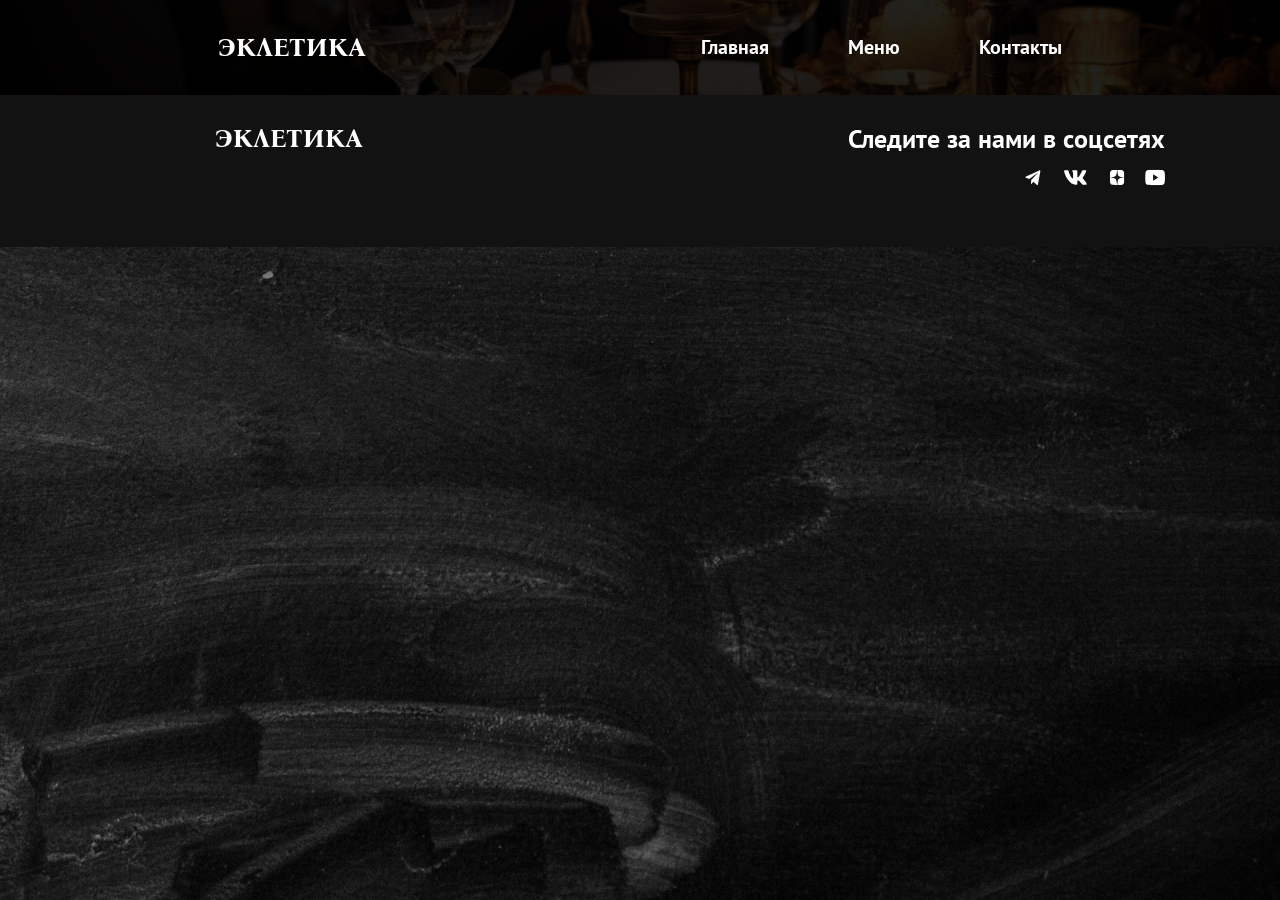
==== contact/index.html @ cd7264ea "Finished the contacts block, added the footer, and started working on the booking page." ====
<!DOCTYPE html>
<html lang="ru">
<head>
    <meta charset="UTF-8">
    <meta name="viewport" content="width=device-width, initial-scale=1.0">
    <meta name="keywords" content="ресторан, кафе, где поесть, лучший ресторан, ужин в городе">
    <meta name="description" content="Ресторан «Эклетика» — авторская кухня, уютная атмосфера и живая музыка в центре города. Бронируйте столик для ужина, свидания или банкета.">
    <title>Ресторан «Эклетика» — авторская кухня и уют в центре города</title>
    <link rel="canonical" href="https://ekletika.ru/">
    <link rel="stylesheet" href="../style/colors.css">
    <link rel="stylesheet" href="../style/common.css">
    <link rel="stylesheet" href="../style/fonts.css">
    <link rel="stylesheet" href="../style/home.css">
</head>
<body>
    <header>
        <nav class="navigation">
            <div class="navigation__container container">
                <div class="navigation__logo">Эклетика</div>
                <div class="navigation__menu">
                    <input class="navigation__hamburger-button" type="checkbox" id="menu-hamburger">
                    <label for="menu-hamburger"></label>
                    <ul class="navigation__list">
                        <li class="navigation__list-item">
                            <a href="../index.html">Главная</a>
                        </li>
                        <li class="navigation__list-item">
                            <a href="">Меню</a>
                        </li>
                        <li class="navigation__list-item">
                            <a href="javascript:void(0)">Контакты</a>
                        </li>
                    </ul>
                </div>
            </div>
        </nav>
    </header>

    <footer class="footer">
        <span class="footer__logo">эклетика</span>
        <div class="footer__social">
            <p class="footer__social-text">
                Следите за нами в соцсетях
            </p>
            <div class="footer__social-network">
                <a class="footer__social-anchor" href="javascript:void(0)"><img src="../assets/svg/tg.svg" alt="Телеграмм"></a>
                <a class="footer__social-anchor" href="javascript:void(0)"><img src="../assets/svg/vk.svg" alt="Вконтакте"></a>
                <a class="footer__social-anchor" href="javascript:void(0)"><img src="../assets/svg/dzen.svg" alt="Яндекс дзен"></a>
                <a class="footer__social-anchor" href="javascript:void(0)"><img src="../assets/svg/youtube.svg" alt="Ютуб"></a>
            </div>
        </div>
    </footer>
</body>
</html>
---- style/colors.css ----
:root {
    --nav-bckg: #000000dd;
    --blur-bckg: #00000099;
    --text: #ffffff;
    --content: #000000;
    --footer: #121212;
    --text-inactive: #9e9e9e;
    --button: #e76020;
    --button-active: #ff7737;
    --mobile-arrow-bckg: #7f7f7f7f;
}
---- style/common.css ----
body {
    margin: 0;
    padding: 0;
    background: url(../assets/img/page-bckg.png) no-repeat center;
    background-size: cover;
    font-family: var(--pts);
    font-weight: normal;
    font-size: 18px;
    line-height: 120%;
}

*, *::before, *::after {
    box-sizing: border-box;
}

p, h1, h2, h3, figure, figcaption {
    margin: 0;
    padding: 0;
}

a {
    text-decoration: none;
}

h1 {
    font-family: var(--bn);
    font-size: clamp(35px, 9vw, 96px);
    line-height: 100%;
    font-weight: normal;
}

h2 {
    font-family: var(--bn);
    font-size: clamp(28px, 3vw, 32px);
    font-weight: bold;
}

header {
    background-image: url(../assets/img/home-bckg.png);
    background-position: center;
    background-repeat: no-repeat;
    background-size: cover;
}

.container {
    max-width: 1274px;
    margin: 0 auto;
}

.btn-big {
    padding: 22px 70px;
    background: var(--button);
    border: none;
    border-radius: 10px;
    color: var(--text);
    font-size: clamp(18px, 4vw, 27px);
}

.btn-lg {
    color: white;
    background: transparent;
    border: solid 2px white;
    border-radius: 50px;
    padding: 16px 48px;
    transition: all 0.2s ease-in-out;
}

.btn-big:hover {
    background: var(--button-active);
}

.btn-lg:hover {
    color: black;
    background: white;
}

button {
    transition: background 0.2s ease-in-out;
    cursor: pointer;
}

@media (max-width: 1920px) {
    .container {
        margin: 0 17vw;
    }
}

@media(max-width: 720px) {
    .container {
        margin: 0 8vw;
    }
}

@media(max-width: 600px) {
    header {
        background-image: none;
    }

    .btn-big {
        width: 83vw;
    }
}

@media(max-width: 430px) {
    .btn-big {
        padding: 16px 60px;
    }
}
---- style/fonts.css ----
@import url('https://fonts.googleapis.com/css2?family=Bona+Nova:ital,wght@0,400;0,700;1,400&display=swap');
@import url('https://fonts.googleapis.com/css2?family=PT+Sans:ital,wght@0,400;0,700;1,400;1,700&display=swap');

:root {
    --bn: 'Bona Nova', serif;
    --pts: 'PT Sans', sans-serif;
}
---- style/home.css ----
/*navigation*/
.navigation {
    background-color: var(--nav-bckg);
    color: var(--text);
    font-weight: bold;
    position: relative;
}

.navigation__container {
    display: flex;
    justify-content: space-between;
    align-items: center;
    padding: 32px 0;
}

.navigation__logo {
    text-transform: uppercase;
    font-family: var(--bn);
    font-size: clamp(16px, 2vw, 40px);
    line-height: normal;
}

.navigation__hamburger-button {
    display: none;
}

.navigation__hamburger-button ~ label {
    display: none;
    cursor: pointer;
}

.navigation__list {
    margin: 0;
    padding: 0;
    list-style: none;
    display: flex;
    gap: 79px;
}

.navigation__list-item {
    font-size: 20px;
}

.navigation__list-item a:hover {
    color: var(--text-inactive);
}

.navigation__list-item a {
    cursor: pointer;
    color: var(--text);
    text-decoration: none;
    transition: color 0.2s ease-in-out;
}

@media (max-width: 1000px) {
    .navigation {
        background-color: black;
    }

    .navigation__hamburger-button ~ label {
        display: block;
        color: lightgray;
        font-size: 2em;
    }

    .navigation__list {
        padding: 47px 0 300px 28px;
        background-color: black;
        position: absolute;
        top: 100%;
        right: 0;
        width: 198px;
        gap: 30px;
    }

    .navigation__hamburger-button:checked ~ label::before {
        content: 'X';
    }

    .navigation__hamburger-button:checked ~ .navigation__list {
        display: flex;
        flex-direction: column;
    }

    .navigation__hamburger-button:not(:checked) ~ label::before {
        content: '≡';
    }

    .navigation__hamburger-button:not(:checked) ~ .navigation__list {
        
        display: none;
    }
}

/*intro*/
.intro {
    padding-top: 200px;
    background-color: var(--blur-bckg);
    color: var(--text);
    text-align: center;
}

.intro__header {
    margin: 0;
    margin-bottom: 35px;
}

.intro__header span {
    text-transform: uppercase;
    display: block;
}

.intro__button  {
    margin-bottom: 300px;
}

.intro__button-stock {
    display: none;
}

@media(max-width: 600px) {
    .intro {
        background-color: unset;
        padding: 95px 30px 0;
        text-align: unset;
    }

    .intro__button {
        margin-bottom: 20px;
    }

    .intro__button-stock {
        display: block;
        background-color: transparent;
        border: solid 2px white;
        transition: color background-color 0.2s ease-in-out;
        margin-bottom: 63px;
    }

    .intro__button-stock:hover {
        background-color: white;
        color: black;
    }
}

/*gallery*/
.gallery {
    background-color: white;
    position: relative;
    margin-bottom: 166px;
}

.gallery__items {

}

.gallery__item {
    display: grid;
    grid-template-columns: repeat(2, 1fr);
}

.gallery__image {
    object-fit: cover;
    width: 49vw;
    height: 100%;
}

.gallery__text {
    padding: 6.2vw 10vw 10.8vw 9.5vw;
}

.gallery__header {
    margin-bottom: 30px;
}

.gallery__paragraph:not(:last-child) {
    margin-bottom: 18px;
}

.gallery__management {
    position: absolute;
    width: 85px;
    display: flex;
    justify-content: space-between;
    right: 36.6vw;
    bottom: 6.14vw;
}

.gallery__button {
    background-color: transparent;
    border: none;
    transition: opacity 0.2s ease-in-out;
}

.gallery__button img {
    width: 16px;
    height: 30px;
}

.gallery__button:hover {
    opacity: 0.6;
}

.gallery__button--prev {

}

.gallery__button--next {

}

@media(max-width: 870px) {
    .gallery__text {
        padding: 5.2vw 8vw 8.8vw 4.5vw;
    }

    .gallery__management {
        right: 33.6vw;
        bottom: 1.3vw;
    }
}

@media(max-width: 730px) {
    .gallery {
        margin-bottom: 31px;
    }
}

@media(max-width: 600px) {
    .gallery__item {
        display: flex;
        flex-direction: column;
    }

    .gallery__image {
        width: 100%;
        height: 73vw;
    }

    .gallery__text {
        padding: 22px 30px 48px;
    }

    .gallery__management {
        right: unset;
        bottom: unset;
        top: 63vw;
        left: 50%;
        transform: translateX(-50%);
    }

    .gallery__button {
        width: 29px;
        height: 29px;
        background-color: rgba(255, 255, 255, 0.3);
        border-radius: 10px;
    }

    .gallery__button img{
        width: 10px;
        height: 18px;
        position: relative;
        top: 2px;
    }
}

/*reviews*/
.reviews {
    position: relative;
}

.reviews__container {
    width: 72vw;
    margin: 0 auto;
    margin-bottom: 165px;
}

.reviews__header {
    color: white;
    margin-bottom: 35px;
}

.reviews__items {
    display: flex;
    gap: 35px;
}

.reviews__item {
    position: relative;
    flex: 1;
    padding: 1.6vw 2.9vw 2vw 1.4vw;
    background-color: white;
    display: flex;
    gap: 30px;
    min-height: 319px;
}

.reviews__image {
    object-fit: cover;
    width: 104px;
    height: 104px;
    border-radius: 50%;
}

.reviews__content {

}

.reviews__content-up {
    display: flex;
    align-items: center;
    justify-content: space-between;
    margin-top: 16px;
    margin-bottom: 33px;
}

.reviews__user-name {

}

.reviews__stars {

}

.reviews__star {

}

.reviews__gray-star {
    display: none;
}

.reviews__text {

}

.reviews__button {
    background: transparent;
    border: none;
    position: absolute;
    top: 35%;
    transition: transform 0.2s ease-in-out;
}

.reviews__show-more {
    display: none;
    position: relative;
    left: 50%;
    transform: translateX(-50%);
}

.reviews__button:hover {
    transform: scale(1.1);
}

.reviews__button img {
    width: 92px;
    height: 162px;
}

.reviews__button--prev {
    left: 5%;
}

.reviews__button--next {
    right: 5%;
}

@media(max-width: 1250px) {
    .reviews__content-up {
        flex-direction: column;
        gap: 7px;
    }

    .reviews__container {
        width: 80vw;
    }

    .reviews__button img {
        width: 42px;
    }

    .reviews__button--prev {
        left: 2%;
    }

    .reviews__button--next {
        right: 2%;
    }
}

@media(max-width: 1080px) {
    .reviews__image {
        position: absolute;
    }

    .reviews__content-up {
        align-items: flex-start;
        margin-left: 14vw;
    }

    .reviews__user-name {
        margin-left: 6px;
    }
}

@media(max-width: 730px) {
    .reviews__button {
        display: none;
    }

    .reviews__container {
        margin-bottom: 30px;
    }

    .reviews__items {
        flex-direction: column;
        margin-bottom: 20px;
    }

    .reviews__star {
        display: none;
    }

    .reviews__gray-star {
        display: block;
    }

    .reviews__image {
        width: 90px;
        height: 90px;
    }

    .reviews__item {
        padding: 26px 17px 29px 23px;
    }

    .reviews__user-name {
        width: 120px;
        font-size: 20px;
    }

    .reviews__content-up {
        align-items: flex-end;
    }

    .reviews__show-more {
        display: block;
    }
}

/*contacts*/
.contacts {
    display: flex;
    background-color: white;
}

.contacts__image {
    object-fit: cover;
    width: 50%;
}

.contacts__right {
    padding: 9.3vw 19.1vw 9.1vw 9.4vw;
    width: 50%;
}

.contacts__content {
    font-size: clamp(20px, 1.6vw, 22px);
    margin-bottom: 50px;
    max-width: 240px;
    width: 100%;
    display: flex;
    flex-direction: column;
    gap: 18px;
}

.contacts__content span {
    font-weight: bold;
}

.contacts__anchor {
    color: black;
}

@media(max-width: 1273px) {
    .contacts__right {
        padding: 27px 30px 56px 29px;
    }

    .contacts__content {
        max-width: 220px;
    }
}

@media(max-width: 900px) {
    .contacts {
        flex-direction: column;
    }

    .contacts__image {
        width: 100%;
        height: 73.6vw;
    }

    .contacts__right {
        width: 100%;
    }
}

/*footer*/
.footer {
    background: var(--footer);
    color: white;
    display: flex;
    justify-content: space-between;
    padding: 2.6vw 9vw 4.1vw 16.8vw;
}

.footer__logo {
    text-transform: uppercase;
    font-weight: bold;
    font-family: var(--bn);
    font-size: clamp(16px, 2vw, 26px);
}

.footer__social {
    display: flex;
    flex-direction: column;
    gap: 15px;
    align-items: flex-end;
}

.footer__social-text {
    font-size: clamp(16px, 2vw, 26px);
    font-weight: bold;
}

.footer__social-network {
    display: flex;
    align-items: center;
    gap: 20px;
}

@media(max-width: 560px) { 
    .footer{
        padding: 45px 30px 64px;
        flex-direction: column;
        align-items: flex-start;
    }

    .footer__logo {
        margin-bottom: 75px;
    }

    .footer__social {
        align-items: flex-start;
    }

     .footer__social-network {
        gap: 15px;
     }
}
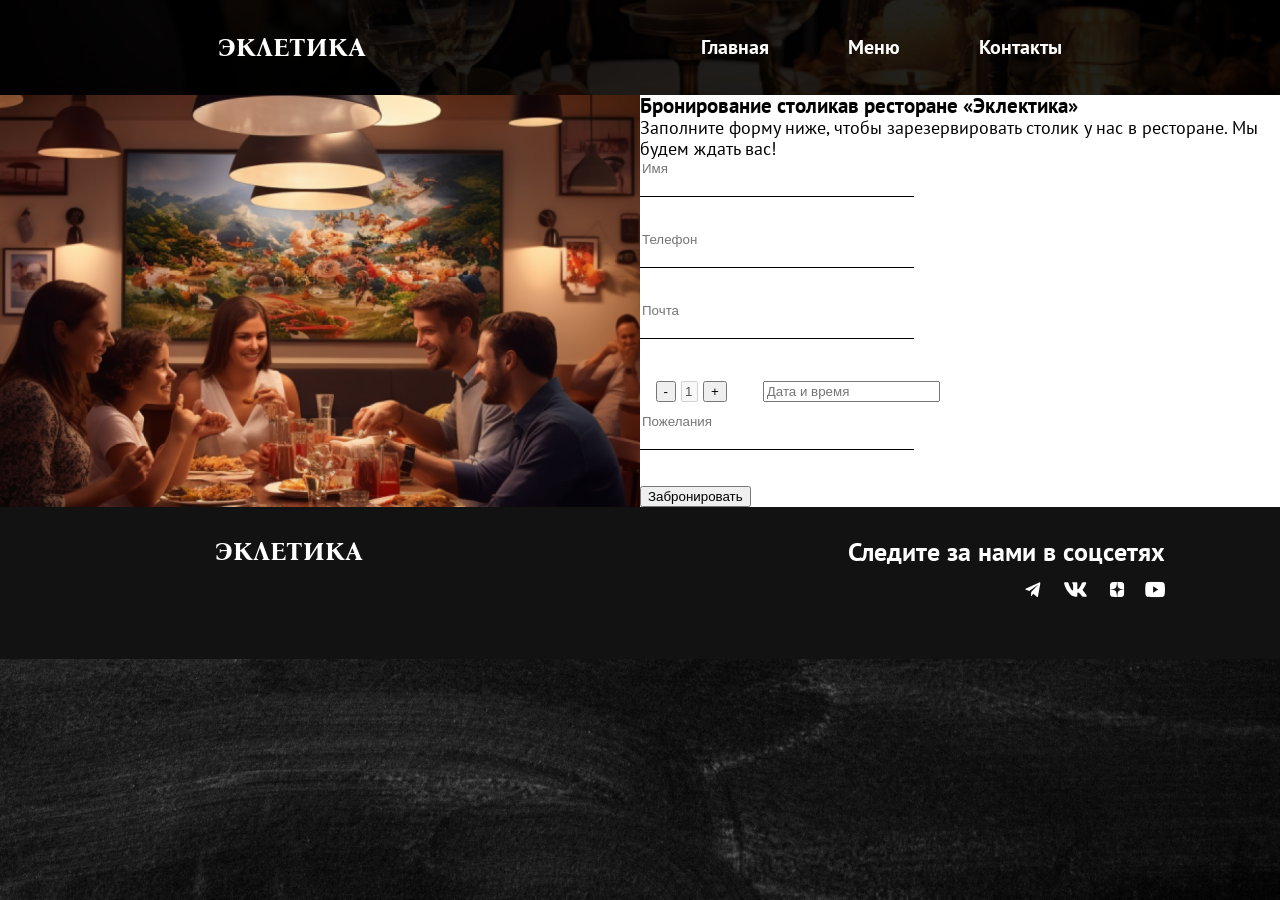
==== commit 752dd682: "added a calendar for selecting a date and a booking form." ====
--- a/contact/index.html
+++ b/contact/index.html
@@ -11,6 +11,7 @@
     <link rel="stylesheet" href="../style/common.css">
     <link rel="stylesheet" href="../style/fonts.css">
     <link rel="stylesheet" href="../style/home.css">
+    <link rel="stylesheet" href="../style/contact.css">
 </head>
 <body>
     <header>
@@ -36,6 +37,57 @@
         </nav>
     </header>
 
+    <main>
+        <section class="calendar">
+            <div class="calendar__close">❮</div>
+            <h2 class="calendar__header">Бронирование</h2>
+            <div class="calendar__month"></div>
+            <table class="calendar__day">
+                <thead  class="calendar__top">
+                    <tr>
+                        <th class="calendar__cail">Пн</th>
+                        <th class="calendar__cail">Вт</th>
+                        <th class="calendar__cail">Ср</th>
+                        <th class="calendar__cail">Чт</th>
+                        <th class="calendar__cail">Пт</th>
+                        <th class="calendar__cail">Сб</th>
+                        <th class="calendar__cail">Вс</th>
+                    </tr>
+                </thead>
+                <tbody class="calendar__body"></tbody>
+            </table>
+            <h3 class="calendar__subheader">Выберите время</h3>
+            <div class="calendar__time"></div>
+        </section>
+
+        <article class="booking">
+            <div class="booking__img"></div>
+            <div class="booking__right">
+                <h3 class="booking__header">
+                    Бронирование столикав ресторане «Эклектика»
+                </h3>
+                <p class="booking__text">
+                    Заполните форму ниже, чтобы зарезервировать столик у нас в ресторане. Мы будем ждать вас!
+                </p>
+                <form>
+                    <input class="booking__input" type="text" placeholder="Имя" name="name">
+                    <input class="booking__input" type="tel" placeholder="Телефон" name="phone">
+                    <input class="booking__input" type="email" placeholder="Почта" name="email">
+                    <fieldset class="booking__form-item">
+                        <button class="booking__button-quantity booking__button-quantity--minuses" type="button">-</button>
+                        <input class="booking__form-data" type="text" value="1" disabled>
+                        <button class="booking__button-quantity booking__button-quantity--plus" type="button">+</button>
+                    </fieldset>
+                    <fieldset class="booking__form-item">
+                        <input class="booking__form-data" type="text" placeholder="Дата и время" name="date">
+                    </fieldset>
+                    <input class="booking__input" type="text" placeholder="Пожелания" name="comments">
+                    <button class="booking__button" type="submit"> Забронировать</button>
+                </form>
+            </div>
+        </article>
+    </main>
+
     <footer class="footer">
         <span class="footer__logo">эклетика</span>
         <div class="footer__social">
--- a/style/contact.css
+++ b/style/contact.css
@@ -0,0 +1,138 @@
+/*calendar*/
+.calendar {
+    display: none;
+    position: absolute;
+    top: 120px;
+    right: 35vw;
+    width: 30vw;
+    background: white;
+    border: 1px solid darkgray;
+    padding: 10px 5px 20px 5px;
+}
+
+.calendar__close {
+    margin: 5px;
+    font-size: 1.3em;
+}
+
+.calendar__header {
+    margin: 10px 5px;
+}
+
+.calendar__cail {
+    font-family: var(--bn);
+}
+
+.calendar__day {
+    width: 100%;
+}
+
+.calendar__day td, .calendar__day th {
+    text-align: center;
+    padding: 5px;
+}
+
+.calendar__day td .selected {
+    background: #222B45;
+    color: white;
+    border-radius: calc(1em + 5px);
+}
+
+.calendar__day td .disabled {
+    color: lightgray;
+}
+
+.calendar__subheader {
+    margin: 5px 0;
+}
+
+.calendar__time, .calendar__month {
+    display: flex;
+    flex-direction: row;
+    flex-wrap: wrap;
+    justify-content: space-between;
+}
+
+.calendar__time button, .calendar__month button {
+    width: 30%;
+    margin: 3px;
+    font-size: 1.1em;
+    font-weight: bolder;
+    padding: 10px 5px;
+    border-radius: 10px;
+    border: none;
+    background-color: #F1F3F8;
+    color: #8B9CB3;
+}
+
+.calendar__time button.occupied {
+    visibility: hidden;
+}
+
+.calendar__time button.selected {
+    background: #222B45;
+    color: white;
+}
+
+.calendar__month button.selected {
+    border: none;
+    border-radius: calc(0.55em + 1px);
+    background: #222B45;
+    color: white;
+}
+
+/*booking*/
+.booking {
+    display: grid;
+    grid-template-columns: repeat(2, 1fr);
+}
+
+.booking__img {
+    background: url(../assets/gallery/contact/contact.png);
+    background-size: cover;
+    background-repeat: no-repeat;
+    background-position: center;
+}
+
+.booking__right {
+    background: white;
+}
+
+.booking__header {
+
+}
+
+.booking__text {
+
+}
+
+.booking__input {
+    border: none;
+    display: block;
+    width: 21.4vw;
+    margin-bottom: 34px;
+    border-bottom: 1px solid black;
+    padding-bottom: 20px;
+    color: #B2B2B2;
+}
+
+.booking__form-item {
+    border: none;
+    display: inline-block;
+}
+
+.booking__button-quantity {
+
+}
+
+.booking__form-data {
+    
+}
+
+.booking__form-data:not(:last-child) {
+        width: 17px;
+}
+
+.booking__button {
+
+}
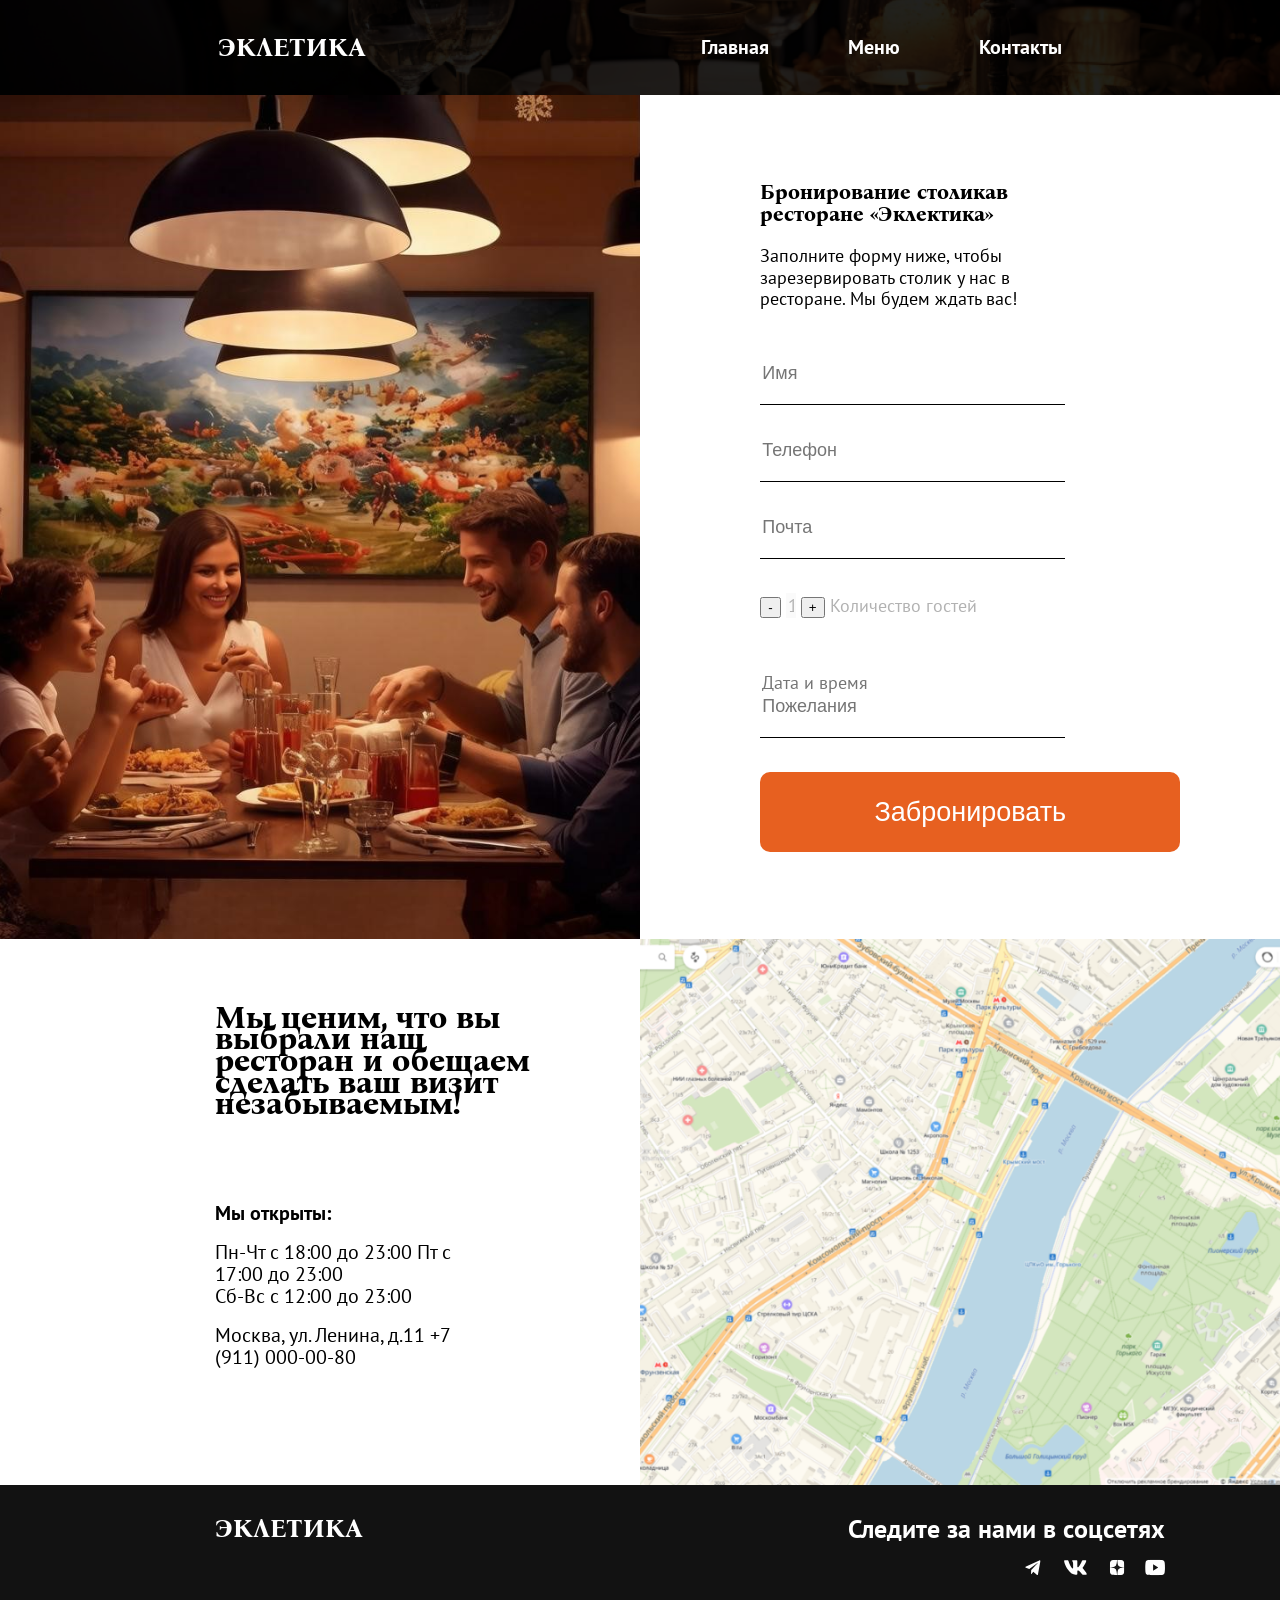
==== commit fd652259: "completed the layout of the “Contacts” page." ====
--- a/contact/index.html
+++ b/contact/index.html
@@ -45,13 +45,13 @@
             <table class="calendar__day">
                 <thead  class="calendar__top">
                     <tr>
-                        <th class="calendar__cail">Пн</th>
-                        <th class="calendar__cail">Вт</th>
-                        <th class="calendar__cail">Ср</th>
-                        <th class="calendar__cail">Чт</th>
-                        <th class="calendar__cail">Пт</th>
-                        <th class="calendar__cail">Сб</th>
-                        <th class="calendar__cail">Вс</th>
+                        <th class="calendar__cell">Пн</th>
+                        <th class="calendar__cell">Вт</th>
+                        <th class="calendar__cell">Ср</th>
+                        <th class="calendar__cell">Чт</th>
+                        <th class="calendar__cell">Пт</th>
+                        <th class="calendar__cell">Сб</th>
+                        <th class="calendar__cell">Вс</th>
                     </tr>
                 </thead>
                 <tbody class="calendar__body"></tbody>
@@ -77,13 +77,32 @@
                         <button class="booking__button-quantity booking__button-quantity--minuses" type="button">-</button>
                         <input class="booking__form-data" type="text" value="1" disabled>
                         <button class="booking__button-quantity booking__button-quantity--plus" type="button">+</button>
+                        Количество гостей
                     </fieldset>
                     <fieldset class="booking__form-item">
                         <input class="booking__form-data" type="text" placeholder="Дата и время" name="date">
                     </fieldset>
                     <input class="booking__input" type="text" placeholder="Пожелания" name="comments">
-                    <button class="booking__button" type="submit"> Забронировать</button>
+                    <button class="booking__button btn-big" type="submit"> Забронировать</button>
                 </form>
+            </div>
+        </article>
+
+        <article class="contacts contacts--reverse">
+            <img class="contacts__image" src="../assets/gallery/contact/map.png" alt="Повара на кухне">
+            <div class="contacts__right contacts__right--revers">
+                <div class="contacts__content contacts__content--reverse">
+                    <h2 class="contacts__header">Мы ценим, что вы выбрали наш ресторан и обещаем сделать ваш визит незабываемым!</h2>
+                    <span>Мы открыты:</span>
+                    <p>Пн-Чт с 18:00 до 23:00
+                        Пт с 17:00 до 23:00 <br>
+                        Сб-Вс с 12:00 до 23:00
+                    </p>
+                    <p>
+                        Москва, ул. Ленина, д.11
+                        <a class="contacts__anchor" href="tel:+79110000080">+7 (911) 000-00-80</a>
+                    </p>
+                </div>
             </div>
         </article>
     </main>
--- a/style/common.css
+++ b/style/common.css
@@ -48,7 +48,8 @@
 }
 
 .btn-big {
-    padding: 22px 70px;
+    width: 420px;
+    height: 80px;
     background: var(--button);
     border: none;
     border-radius: 10px;
@@ -85,6 +86,13 @@
     }
 }
 
+@media (max-width: 1100px) {
+    .btn-big {
+        width: 350px;
+        height: 65px;
+    }
+}
+
 @media(max-width: 720px) {
     .container {
         margin: 0 8vw;
@@ -98,11 +106,6 @@
 
     .btn-big {
         width: 83vw;
-    }
-}
-
-@media(max-width: 430px) {
-    .btn-big {
-        padding: 16px 60px;
+        height: 55px;
     }
 }
--- a/style/home.css
+++ b/style/home.css
@@ -455,6 +455,10 @@
     background-color: white;
 }
 
+.contacts--reverse {
+    flex-direction: row-reverse;
+}
+
 .contacts__image {
     object-fit: cover;
     width: 50%;
@@ -463,6 +467,10 @@
 .contacts__right {
     padding: 9.3vw 19.1vw 9.1vw 9.4vw;
     width: 50%;
+}
+
+.contacts__right--revers {
+    padding: 5.3vw 8.4vw 5.3vw 16.8vw;
 }
 
 .contacts__content {
@@ -475,6 +483,18 @@
     gap: 18px;
 }
 
+.contacts__content--reverse {
+    max-width: unset;
+}
+
+.contacts__content--reverse p {
+    max-width: 240px;
+}
+
+.contacts__header {
+    margin-bottom: 69px;
+}
+
 .contacts__content span {
     font-weight: bold;
 }
--- a/style/contact.css
+++ b/style/contact.css
@@ -19,7 +19,7 @@
     margin: 10px 5px;
 }
 
-.calendar__cail {
+.calendar__cell {
     font-family: var(--bn);
 }
 
@@ -83,8 +83,7 @@
 
 /*booking*/
 .booking {
-    display: grid;
-    grid-template-columns: repeat(2, 1fr);
+    display: flex;
 }
 
 .booking__img {
@@ -92,24 +91,29 @@
     background-size: cover;
     background-repeat: no-repeat;
     background-position: center;
+    width: 50%;
 }
 
 .booking__right {
+    padding: 6.8vw 16.8vw 6.8vw 9.4vw;
     background: white;
+    width: 50%;
 }
 
 .booking__header {
-
+    font-family: var(--bn);
+    margin-bottom: 20px;
 }
 
 .booking__text {
-
+    margin-bottom: 52px;
 }
 
 .booking__input {
     border: none;
+    font-size: 18px;
     display: block;
-    width: 21.4vw;
+    width: 100%;
     margin-bottom: 34px;
     border-bottom: 1px solid black;
     padding-bottom: 20px;
@@ -117,8 +121,17 @@
 }
 
 .booking__form-item {
+    font-family: var(--pts);
     border: none;
     display: inline-block;
+    padding: 0;
+    margin: 0;
+    color: #B2B2B2;
+}
+
+.booking__form-item:not(:last-of-type) {
+    margin-right: 44px;
+    margin-bottom: 52px;
 }
 
 .booking__button-quantity {
@@ -126,13 +139,63 @@
 }
 
 .booking__form-data {
-    
+    font-family: var(--pts);
+    color: inherit;
+    border: none;
+    font-size: 18px;
+    line-height: 96%;
+    font-weight: 400;
+}
+
+.booking__form-data[name="date"] {
+    width: 110px ;
 }
 
 .booking__form-data:not(:last-child) {
-        width: 17px;
+    width: 10px;
 }
 
 .booking__button {
 
+}
+
+@media(max-width: 970px) {
+    .booking__right {
+        padding: 3.8vw 5.8vw 3.8vw 5.4vw;
+    }
+
+    .booking__form-item:not(:last-of-type) {
+        margin-bottom: 35px;
+    }
+
+    .booking__form-data[name="date"] {
+        margin-bottom: 61px;
+    }
+
+    .booking__input {
+        margin-bottom: 47px;
+    }
+}
+
+@media(max-width: 900px) {
+    .booking {
+        display: flex;
+        flex-direction: column;
+    }
+
+    .booking__img {
+        width: 100%;
+        height: 73vw;
+    }
+
+    .booking__right {
+        width: 100%;
+        padding: 26px 30px 35px;
+    }
+}
+
+@media(max-width: 400px) {
+    .booking__header {
+        width: 236px;
+    }
 }
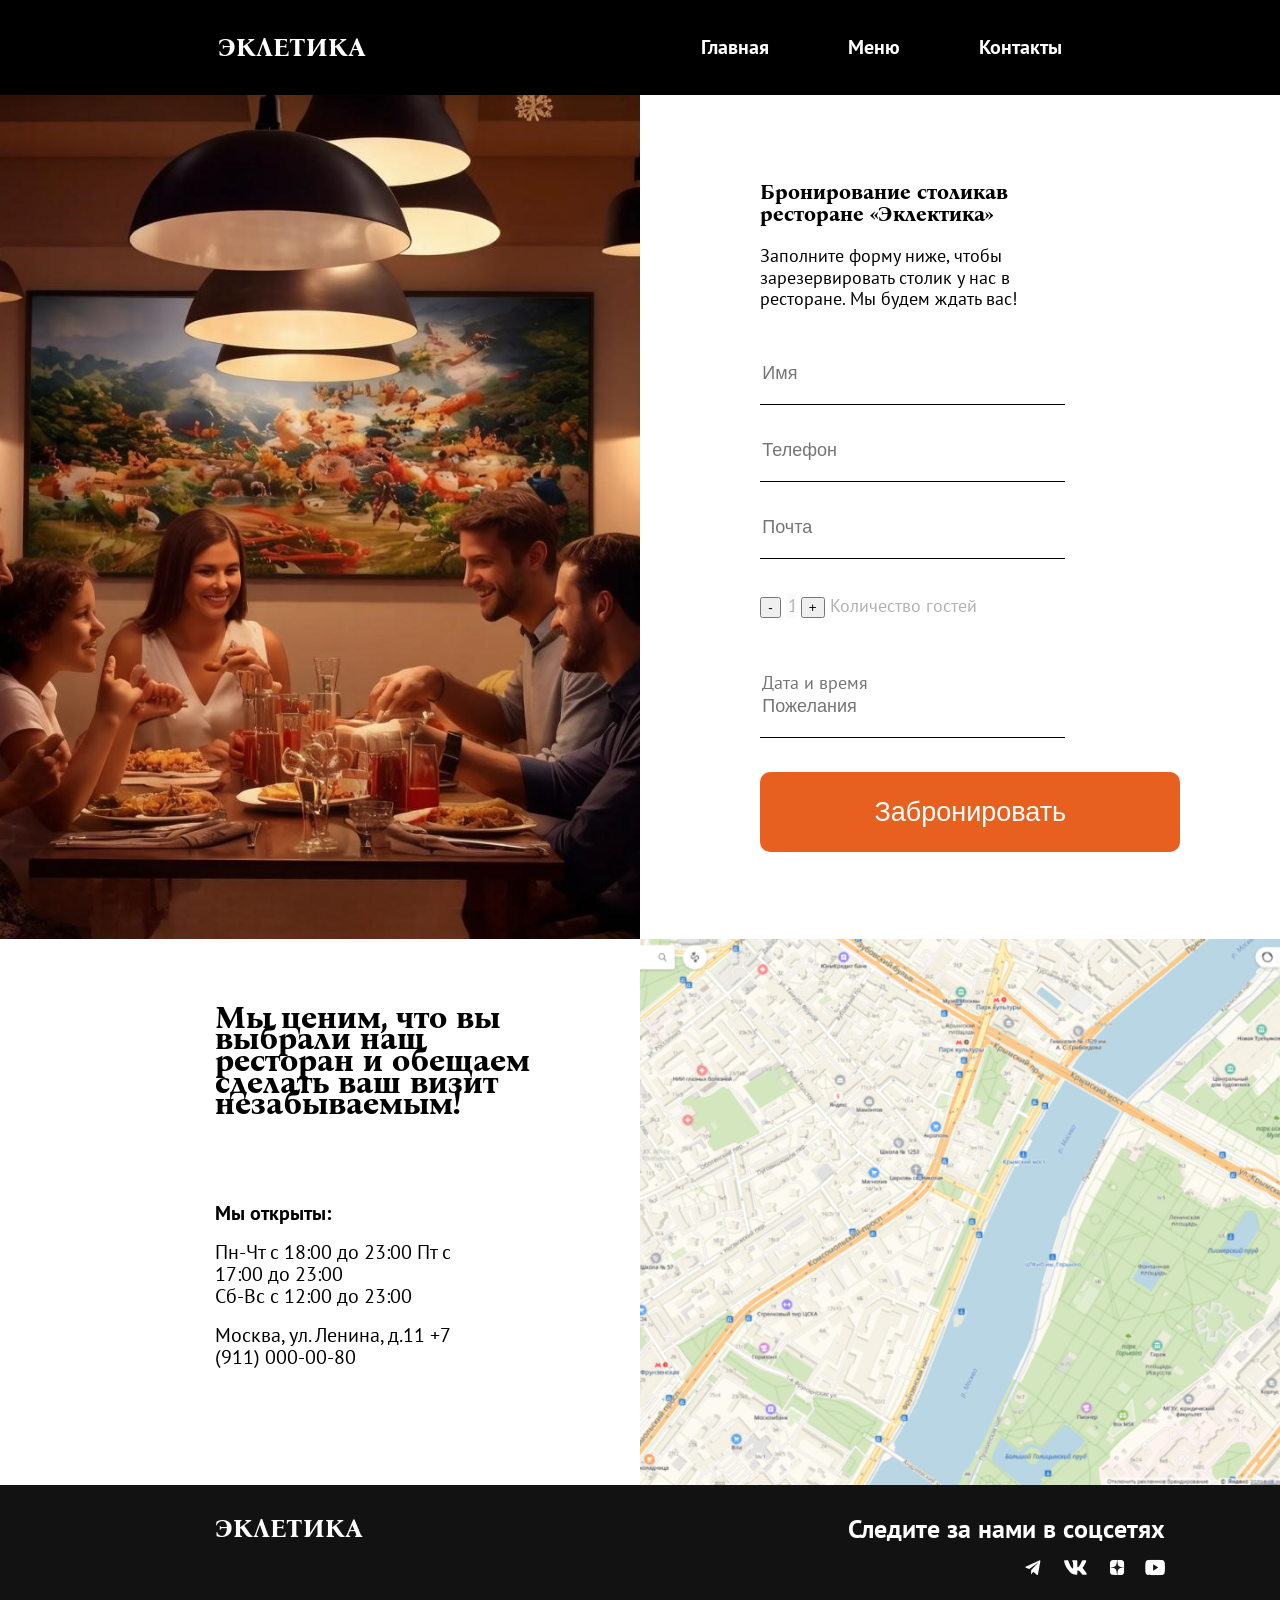
==== commit eb686c9c: "Added a menu page with CSS styles and an adaptable design." ====
--- a/contact/index.html
+++ b/contact/index.html
@@ -4,9 +4,10 @@
     <meta charset="UTF-8">
     <meta name="viewport" content="width=device-width, initial-scale=1.0">
     <meta name="keywords" content="ресторан, кафе, где поесть, лучший ресторан, ужин в городе">
+    <meta name="robots" content="index,follow">
     <meta name="description" content="Ресторан «Эклетика» — авторская кухня, уютная атмосфера и живая музыка в центре города. Бронируйте столик для ужина, свидания или банкета.">
     <title>Ресторан «Эклетика» — авторская кухня и уют в центре города</title>
-    <link rel="canonical" href="https://ekletika.ru/">
+    <link rel="canonical" href="https://eklektika-restoran.ru/">
     <link rel="stylesheet" href="../style/colors.css">
     <link rel="stylesheet" href="../style/common.css">
     <link rel="stylesheet" href="../style/fonts.css">
@@ -15,7 +16,7 @@
 </head>
 <body>
     <header>
-        <nav class="navigation">
+        <nav class="navigation navigation--black">
             <div class="navigation__container container">
                 <div class="navigation__logo">Эклетика</div>
                 <div class="navigation__menu">
@@ -26,10 +27,10 @@
                             <a href="../index.html">Главная</a>
                         </li>
                         <li class="navigation__list-item">
-                            <a href="">Меню</a>
+                            <a href="../menu/index.html">Меню</a>
                         </li>
                         <li class="navigation__list-item">
-                            <a href="javascript:void(0)">Контакты</a>
+                            <a href="#">Контакты</a>
                         </li>
                     </ul>
                 </div>
--- a/style/home.css
+++ b/style/home.css
@@ -4,6 +4,10 @@
     color: var(--text);
     font-weight: bold;
     position: relative;
+}
+
+.navigation--black {
+    background: black;
 }
 
 .navigation__container {
@@ -150,10 +154,6 @@
     margin-bottom: 166px;
 }
 
-.gallery__items {
-
-}
-
 .gallery__item {
     display: grid;
     grid-template-columns: repeat(2, 1fr);
@@ -199,14 +199,6 @@
 
 .gallery__button:hover {
     opacity: 0.6;
-}
-
-.gallery__button--prev {
-
-}
-
-.gallery__button--next {
-
 }
 
 @media(max-width: 870px) {
@@ -302,10 +294,6 @@
     border-radius: 50%;
 }
 
-.reviews__content {
-
-}
-
 .reviews__content-up {
     display: flex;
     align-items: center;
@@ -314,24 +302,8 @@
     margin-bottom: 33px;
 }
 
-.reviews__user-name {
-
-}
-
-.reviews__stars {
-
-}
-
-.reviews__star {
-
-}
-
 .reviews__gray-star {
     display: none;
-}
-
-.reviews__text {
-
 }
 
 .reviews__button {
--- a/style/contact.css
+++ b/style/contact.css
@@ -134,10 +134,6 @@
     margin-bottom: 52px;
 }
 
-.booking__button-quantity {
-
-}
-
 .booking__form-data {
     font-family: var(--pts);
     color: inherit;
@@ -153,10 +149,6 @@
 
 .booking__form-data:not(:last-child) {
     width: 10px;
-}
-
-.booking__button {
-
 }
 
 @media(max-width: 970px) {
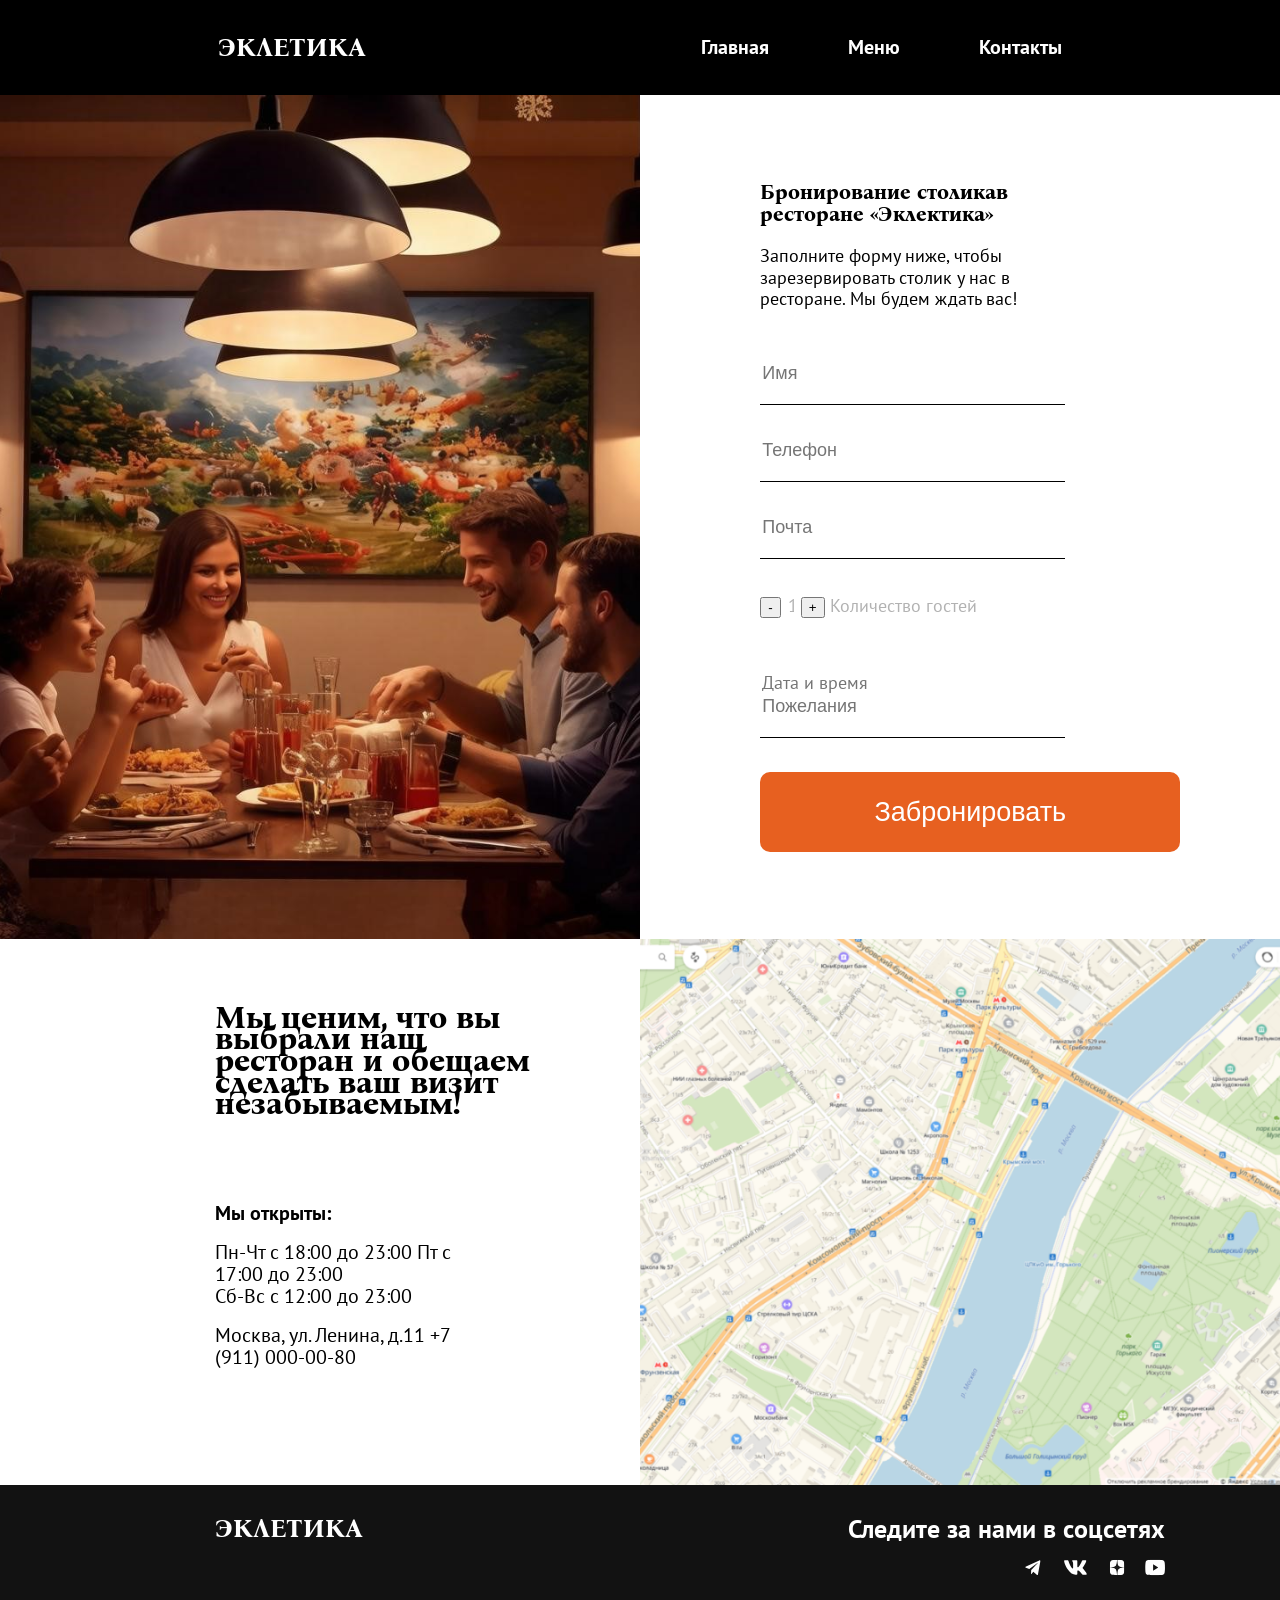
==== commit 829ff566: "added clickability to the map in the contacts block and dynamic menu population with category‑based " ====
--- a/contact/index.html
+++ b/contact/index.html
@@ -13,6 +13,7 @@
     <link rel="stylesheet" href="../style/fonts.css">
     <link rel="stylesheet" href="../style/home.css">
     <link rel="stylesheet" href="../style/contact.css">
+    <script src="https://ajax.googleapis.com/ajax/libs/jquery/3.7.1/jquery.min.js"></script>
 </head>
 <body>
     <header>
@@ -76,7 +77,7 @@
                     <input class="booking__input" type="email" placeholder="Почта" name="email">
                     <fieldset class="booking__form-item">
                         <button class="booking__button-quantity booking__button-quantity--minuses" type="button">-</button>
-                        <input class="booking__form-data" type="text" value="1" disabled>
+                        <input class="booking__form-data" name="num_guests" type="text" value="1" readonly>
                         <button class="booking__button-quantity booking__button-quantity--plus" type="button">+</button>
                         Количество гостей
                     </fieldset>
@@ -90,7 +91,9 @@
         </article>
 
         <article class="contacts contacts--reverse">
-            <img class="contacts__image" src="../assets/gallery/contact/map.png" alt="Повара на кухне">
+            <a class="contacts__wrapper-img" href="https://yandex.ru/maps/org/eklektika/215111219733/?ll=30.375579%2C59.979897&z=14.13">
+                <img class="contacts__image contacts__image--reverse" src="../assets/gallery/contact/map.png" alt="Карта">
+            </a>
             <div class="contacts__right contacts__right--revers">
                 <div class="contacts__content contacts__content--reverse">
                     <h2 class="contacts__header">Мы ценим, что вы выбрали наш ресторан и обещаем сделать ваш визит незабываемым!</h2>
--- a/style/common.css
+++ b/style/common.css
@@ -48,6 +48,9 @@
 }
 
 .btn-big {
+    display: flex;
+    align-items: center;
+    justify-content: center;
     width: 420px;
     height: 80px;
     background: var(--button);
--- a/style/home.css
+++ b/style/home.css
@@ -98,10 +98,15 @@
 
 /*intro*/
 .intro {
+    display: flex;
+    flex-direction: column;
+    align-items: center;
+    justify-content: center;
     padding-top: 200px;
     background-color: var(--blur-bckg);
     color: var(--text);
     text-align: center;
+    padding-bottom: 300px;
 }
 
 .intro__header {
@@ -112,10 +117,6 @@
 .intro__header span {
     text-transform: uppercase;
     display: block;
-}
-
-.intro__button  {
-    margin-bottom: 300px;
 }
 
 .intro__button-stock {
@@ -275,11 +276,13 @@
 .reviews__items {
     display: flex;
     gap: 35px;
+    overflow: hidden;
 }
 
 .reviews__item {
+    width: 35vw;
+    flex-shrink: 0;
     position: relative;
-    flex: 1;
     padding: 1.6vw 2.9vw 2vw 1.4vw;
     background-color: white;
     display: flex;
@@ -344,6 +347,10 @@
         gap: 7px;
     }
 
+    .reviews__item {
+        width: 38vw;
+    }
+
     .reviews__container {
         width: 80vw;
     }
@@ -404,6 +411,7 @@
     }
 
     .reviews__item {
+        width: 100%;
         padding: 26px 17px 29px 23px;
     }
 
@@ -434,6 +442,15 @@
 .contacts__image {
     object-fit: cover;
     width: 50%;
+}
+
+.contacts__wrapper-img {
+    width: 50%;
+}
+
+.contacts__image--reverse {
+    width: 100%;
+    height: 100%;
 }
 
 .contacts__right {
@@ -490,6 +507,10 @@
         flex-direction: column;
     }
 
+    .contacts__wrapper-img {
+        width: 100%;
+    }
+
     .contacts__image {
         width: 100%;
         height: 73.6vw;
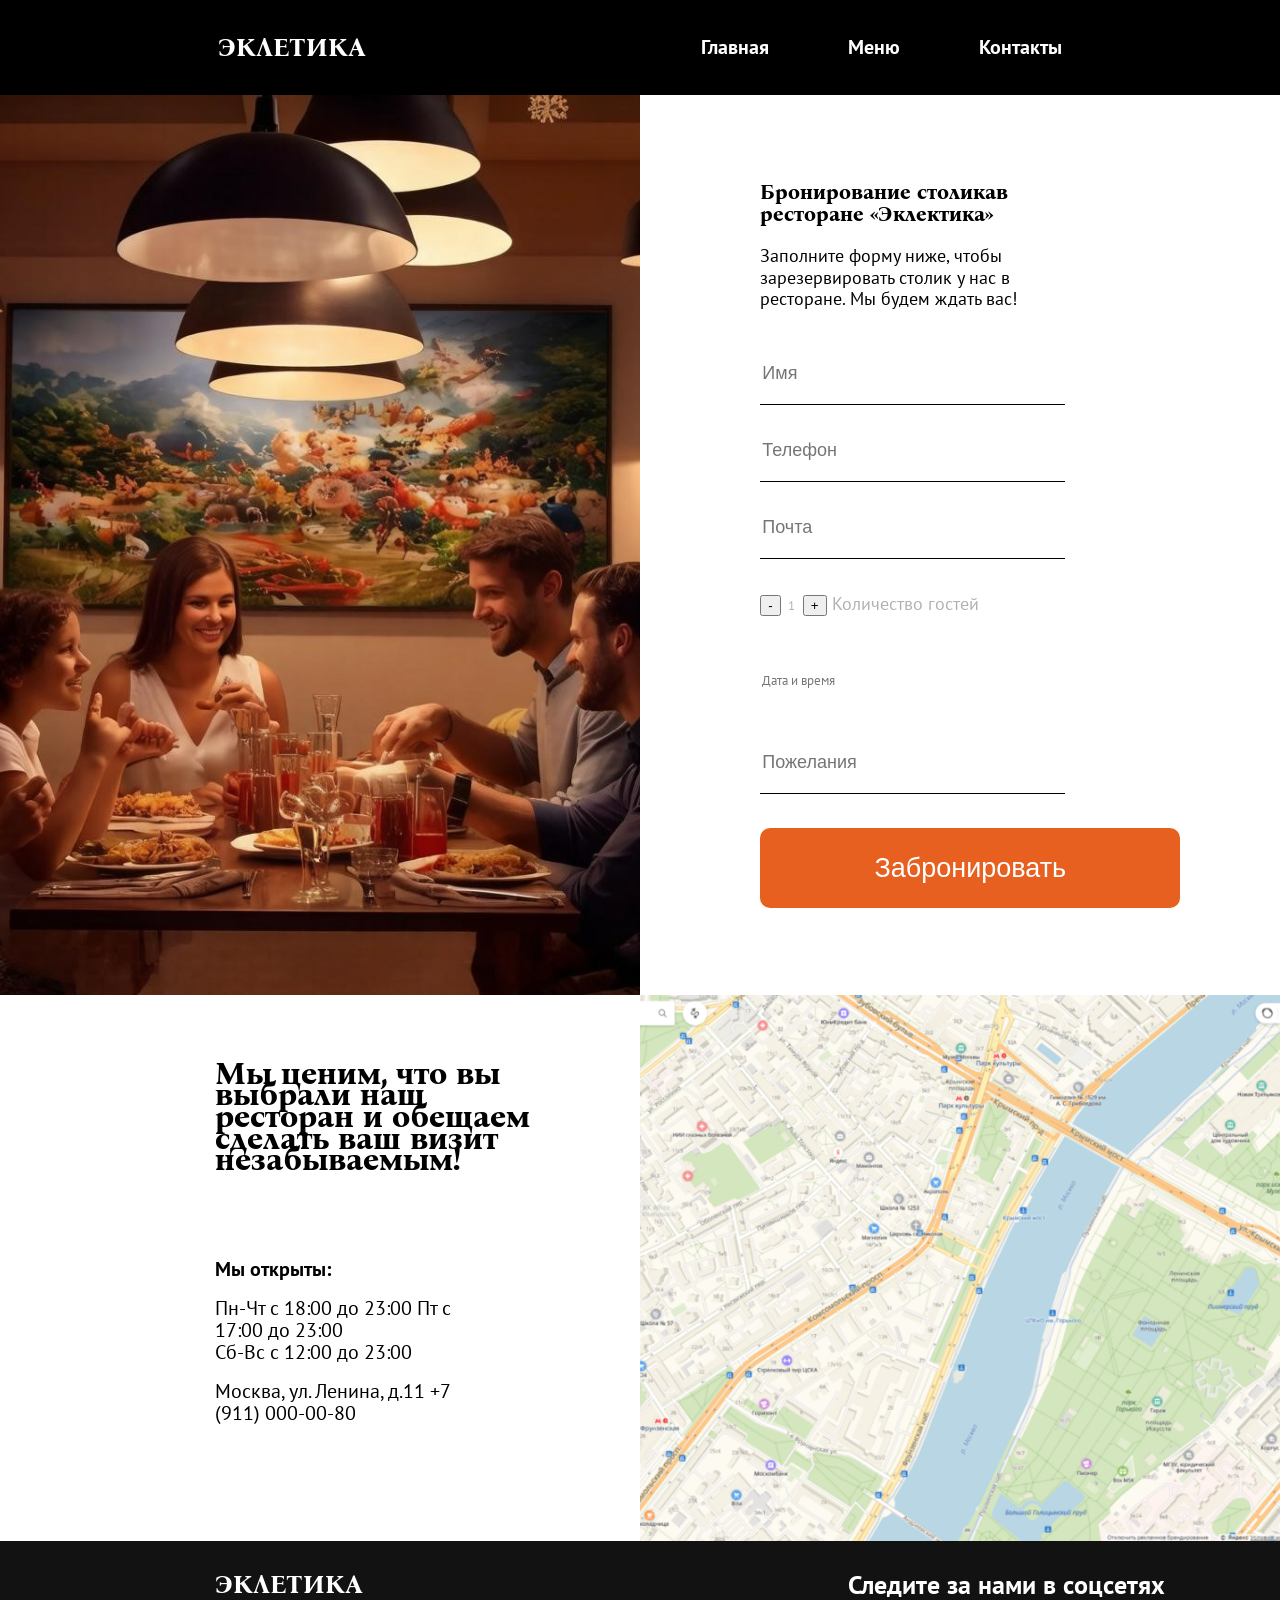
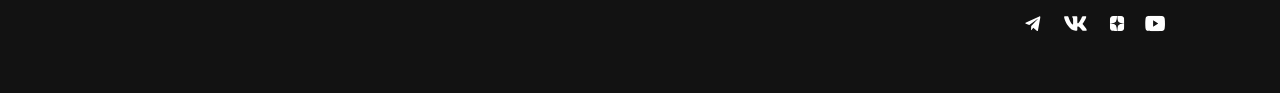
==== commit d0417e8f: "added jQuery data time picker and interactive change of the number of guests." ====
--- a/contact/index.html
+++ b/contact/index.html
@@ -14,6 +14,9 @@
     <link rel="stylesheet" href="../style/home.css">
     <link rel="stylesheet" href="../style/contact.css">
     <script src="https://ajax.googleapis.com/ajax/libs/jquery/3.7.1/jquery.min.js"></script>
+    <link rel="stylesheet" href="../style/jquery.datetimepicker.min.css">
+    <script src="../jquery.datetimepicker.full.min.js"></script>
+    <script src="index.js"></script>
 </head>
 <body>
     <header>
@@ -76,13 +79,13 @@
                     <input class="booking__input" type="tel" placeholder="Телефон" name="phone">
                     <input class="booking__input" type="email" placeholder="Почта" name="email">
                     <fieldset class="booking__form-item">
-                        <button class="booking__button-quantity booking__button-quantity--minuses" type="button">-</button>
-                        <input class="booking__form-data" name="num_guests" type="text" value="1" readonly>
-                        <button class="booking__button-quantity booking__button-quantity--plus" type="button">+</button>
+                        <button class="booking__button-quantity booking__button-quantity--minuses" id="numMinus" type="button">-</button>
+                        <input class="booking__form-data" id="numGuests" name="num_guests" type="text" value="1" readonly>
+                        <button class="booking__button-quantity booking__button-quantity--plus" id="numPlus" type="button">+</button>
                         Количество гостей
                     </fieldset>
                     <fieldset class="booking__form-item">
-                        <input class="booking__form-data" type="text" placeholder="Дата и время" name="date">
+                        <input class="booking__form-data" id="dateTime" type="text" placeholder="Дата и время" name="date">
                     </fieldset>
                     <input class="booking__input" type="text" placeholder="Пожелания" name="comments">
                     <button class="booking__button btn-big" type="submit"> Забронировать</button>
--- a/style/home.css
+++ b/style/home.css
@@ -34,6 +34,7 @@
 }
 
 .navigation__list {
+    z-index: 99;
     margin: 0;
     padding: 0;
     list-style: none;
@@ -161,7 +162,7 @@
 }
 
 .gallery__image {
-    object-fit: cover;
+    position: relative;
     width: 49vw;
     height: 100%;
 }
@@ -171,6 +172,7 @@
 }
 
 .gallery__header {
+    position: relative;
     margin-bottom: 30px;
 }
 
@@ -185,6 +187,59 @@
     justify-content: space-between;
     right: 36.6vw;
     bottom: 6.14vw;
+}
+
+.gallery__paragraph {
+    position: relative;
+}
+
+.about .gallery__image::after {
+    content: '';
+    position: absolute;
+    inset: 0;
+    background: url(../assets/gallery/gallery_about.png);
+    background-size: cover;
+}
+
+.about .gallery__header::after {
+    content: 'О нас';
+}
+
+.about .gallery__paragraph-top::after {
+    content: 'Ресторан «Эклектика» — это место, где сочетаются утонченный вкус и теплая атмосфера. Наши шеф-повара тщательно подбирают ингредиенты и создают блюда с любовью к каждому клиенту.';
+}
+
+.about .gallery__paragraph-center::after {
+    content: '«Эклектика» предлагает уютные залы для семейных ужинов, романтических свиданий и деловых обедов. Мы ценим ваше время и комфорт, поэтому обеспечиваем высокий уровень сервиса.';
+}
+
+.about .gallery__paragraph-bottom::after {
+    content: 'Добро пожаловать в мир великолепных вкусов и неповторимых воспоминаний.';
+}
+
+.values .gallery__image::after {
+    content: '';
+    position: absolute;
+    inset: 0;
+    background: url(../assets/gallery/gallery_values.png);
+    background-size: cover;
+}
+
+.values .gallery__header::after {
+    content: 'Наши ценности';
+}
+
+.values .gallery__paragraph-top::after {
+    content: '«Эклектика» — это уютное место, где каждый гость становится частью нашей семьи. Мы гордимся тем, что создали атмосферу, в которой сочетается элегантность и теплота, а меню предлагает богатство вкусов, подчеркивая лучшие кулинарные традиции мира.';
+}
+
+.values .gallery__paragraph-center {
+    display: none;
+}
+    
+
+.values .gallery__paragraph-bottom::after {
+    content: 'Ресторан «Эклектика» — это не просто еще одно место для обеда. Это место, где сливаются воедино стиль, вкус и теплота, создавая неповторимый опыт для тех, кто ценит настоящую гастрономию.';
 }
 
 .gallery__button {
@@ -337,8 +392,18 @@
     left: 5%;
 }
 
+.reviews__button--prev.inactive {
+    opacity: 0;
+    cursor: default;
+}
+
 .reviews__button--next {
     right: 5%;
+}
+
+.reviews__button--next.inactive {
+    opacity: 0;
+    cursor: default;
 }
 
 @media(max-width: 1250px) {
--- a/style/contact.css
+++ b/style/contact.css
@@ -138,7 +138,7 @@
     font-family: var(--pts);
     color: inherit;
     border: none;
-    font-size: 18px;
+    font-size: 13px;
     line-height: 96%;
     font-weight: 400;
 }
@@ -148,7 +148,13 @@
 }
 
 .booking__form-data:not(:last-child) {
-    width: 10px;
+    width: 12px;
+}
+
+@media(max-width: 1601px) {
+    .booking__form-data[name="date"] {
+        margin-bottom: 61px;
+    }
 }
 
 @media(max-width: 970px) {
@@ -158,10 +164,6 @@
 
     .booking__form-item:not(:last-of-type) {
         margin-bottom: 35px;
-    }
-
-    .booking__form-data[name="date"] {
-        margin-bottom: 61px;
     }
 
     .booking__input {
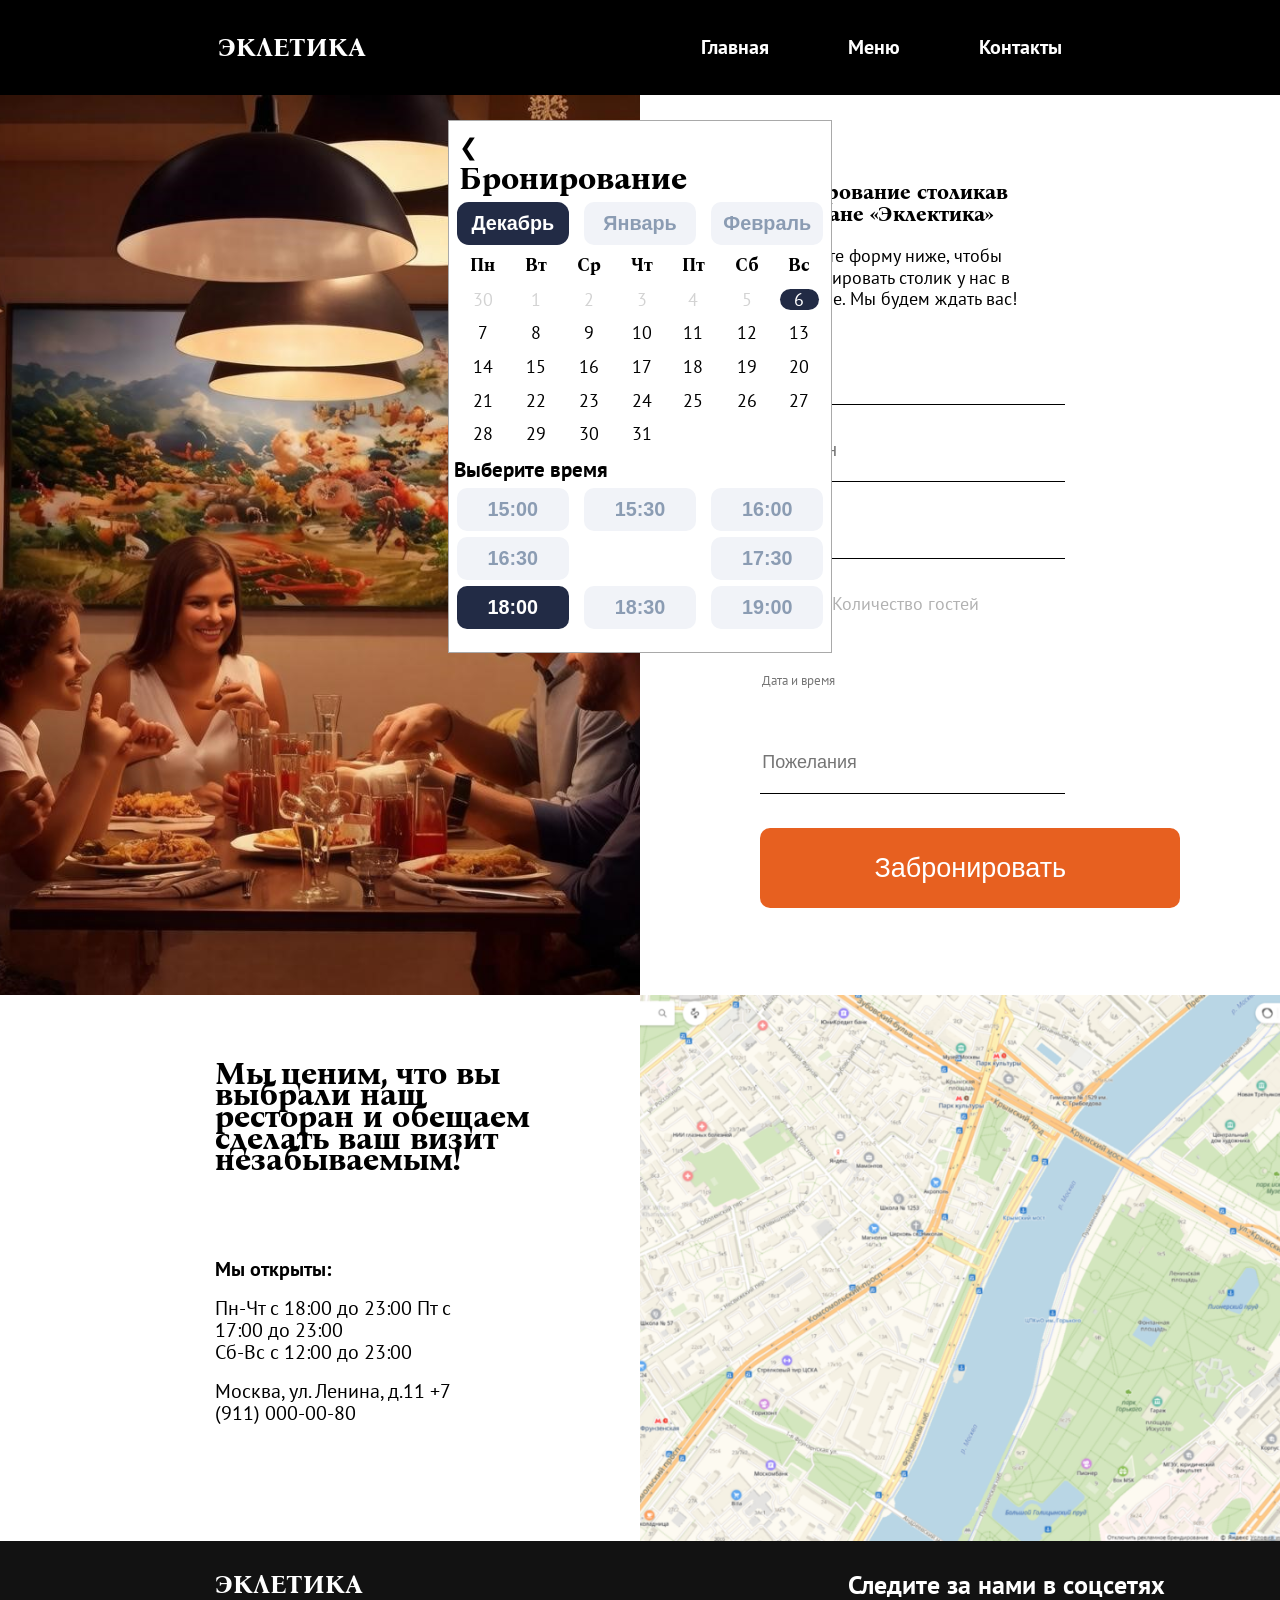
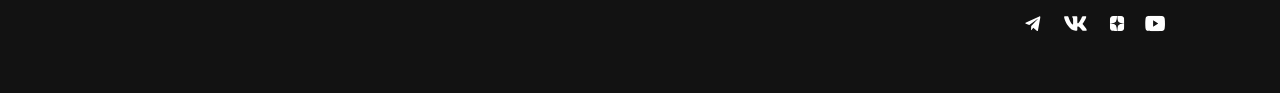
==== commit dcea292e: "added a manually created calendar." ====
--- a/contact/index.html
+++ b/contact/index.html
@@ -14,8 +14,8 @@
     <link rel="stylesheet" href="../style/home.css">
     <link rel="stylesheet" href="../style/contact.css">
     <script src="https://ajax.googleapis.com/ajax/libs/jquery/3.7.1/jquery.min.js"></script>
-    <link rel="stylesheet" href="../style/jquery.datetimepicker.min.css">
-    <script src="../jquery.datetimepicker.full.min.js"></script>
+    <!-- <link rel="stylesheet" href="../style/jquery.datetimepicker.min.css">
+    <script src="../jquery.datetimepicker.full.min.js"></script> -->
     <script src="index.js"></script>
 </head>
 <body>
@@ -43,10 +43,14 @@
     </header>
 
     <main>
-        <section class="calendar">
+        <section class="calendar" id="calendar">
             <div class="calendar__close">❮</div>
             <h2 class="calendar__header">Бронирование</h2>
-            <div class="calendar__month"></div>
+            <div class="calendar__month">
+                <!-- <button class="selected">Январь</button>
+                <button>Февраль</button>
+                <button>Март</button> -->
+            </div>
             <table class="calendar__day">
                 <thead  class="calendar__top">
                     <tr>
@@ -59,10 +63,26 @@
                         <th class="calendar__cell">Вс</th>
                     </tr>
                 </thead>
-                <tbody class="calendar__body"></tbody>
+                <tbody class="calendar__body">
+                    <!-- <tr><td>1</td><td>2</td><td>3</td><td>4</td><td>5</td><td>6</td><td>7</td></tr>
+                    <tr><td>8</td><td>9</td><td>10</td><td><div class="disabled">11</div></td><td>12</td><td>13</td><td><div class="selected">14</div></td></tr>
+                    <tr><td>15</td><td>16</td><td>17</td><td>18</td><td>5</td><td>6</td><td>7</td></tr>
+                    <tr><td>1</td><td>2</td><td>3</td><td>4</td><td>5</td><td>6</td><td>7</td></tr>
+                    <tr><td>1</td><td>2</td><td>3</td><td>4</td><td>5</td><td>6</td><td>7</td></tr> -->
+                </tbody>
             </table>
             <h3 class="calendar__subheader">Выберите время</h3>
-            <div class="calendar__time"></div>
+            <div class="calendar__time">
+                <button>15:00</button>
+                <button>15:30</button>
+                <button>16:00</button>
+                <button>16:30</button>
+                <button class="occupied">17:00</button>
+                <button>17:30</button>
+                <button class="selected">18:00</button>
+                <button>18:30</button>
+                <button>19:00</button>
+            </div>
         </section>
 
         <article class="booking">
--- a/style/contact.css
+++ b/style/contact.css
@@ -1,6 +1,6 @@
 /*calendar*/
 .calendar {
-    display: none;
+    /* display: none; */
     position: absolute;
     top: 120px;
     right: 35vw;
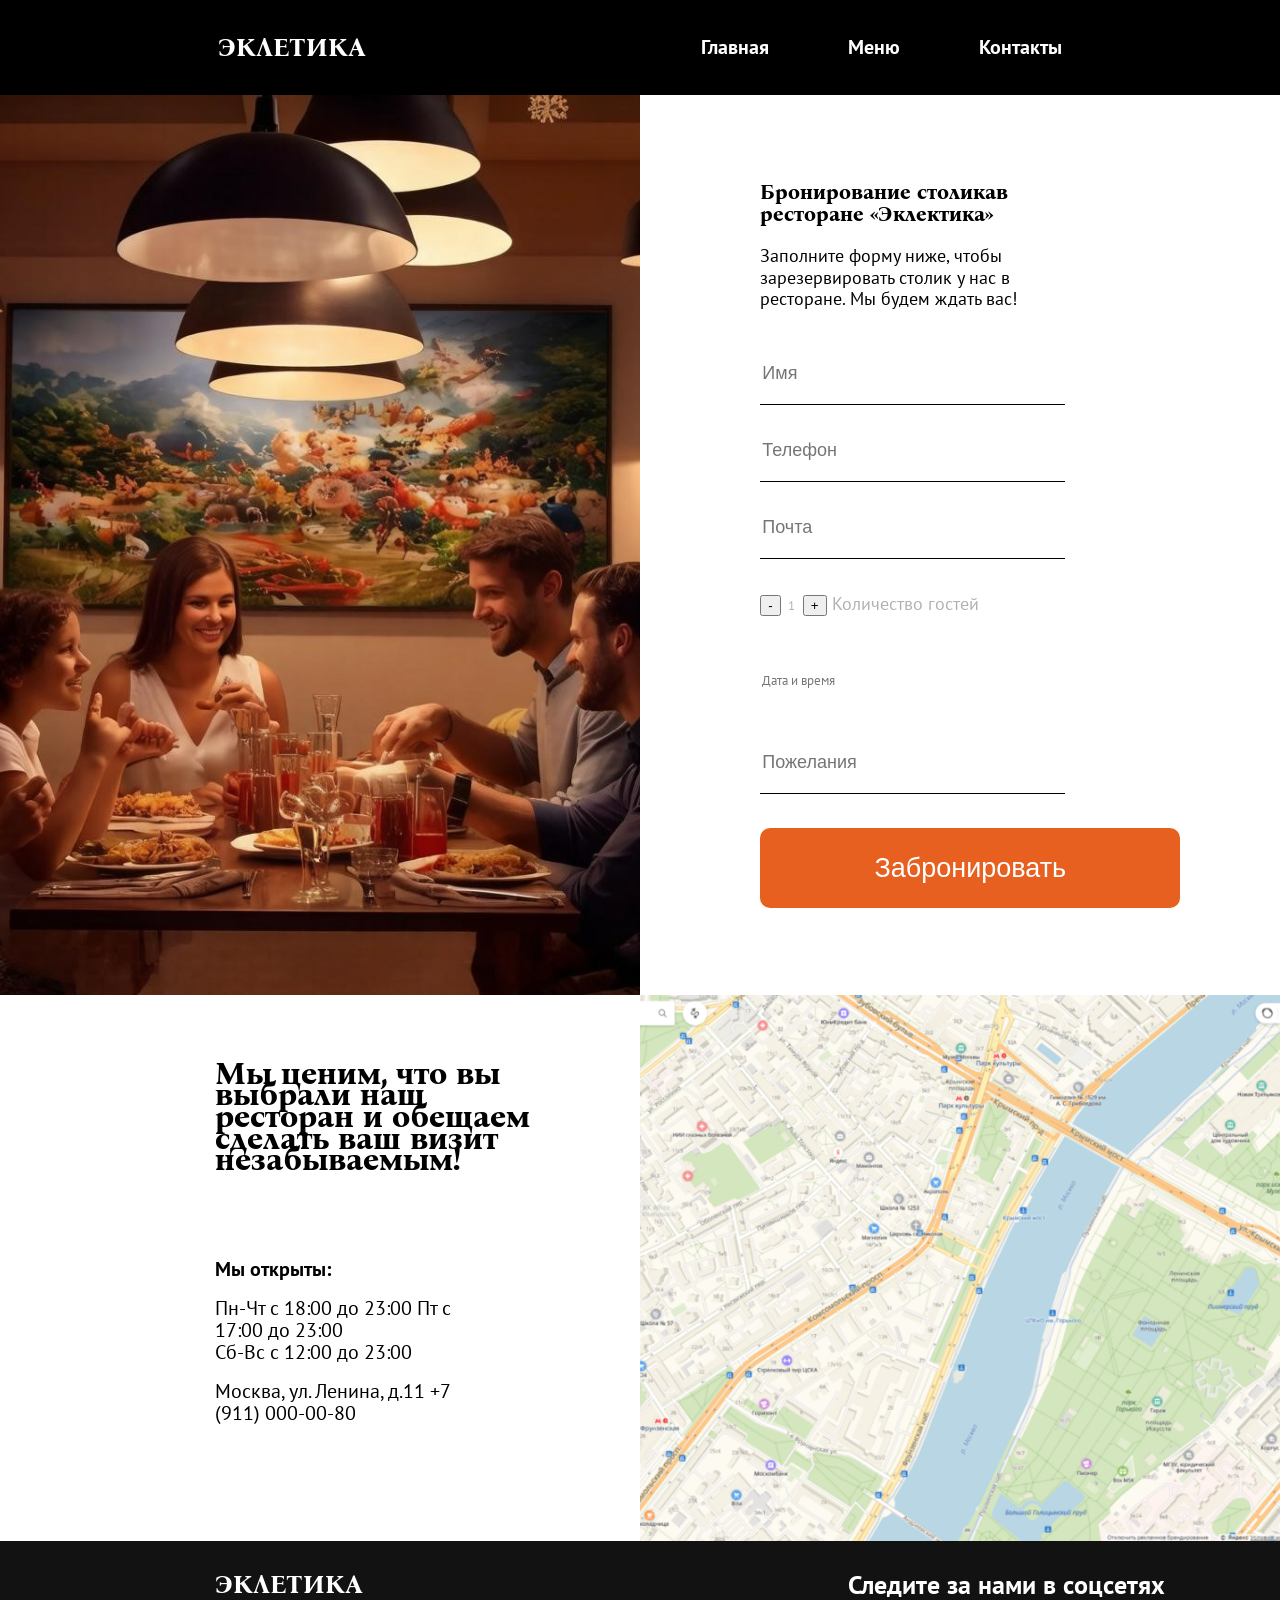
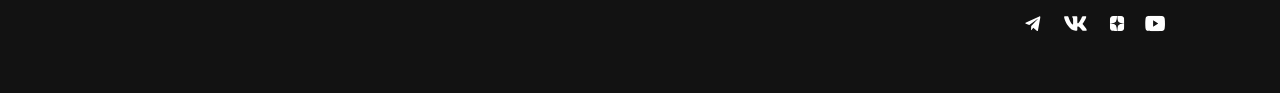
==== commit f5c0facb: "added interactivity to the calendar, allowing users to select dates and times and display them in th" ====
--- a/contact/index.html
+++ b/contact/index.html
@@ -13,10 +13,7 @@
     <link rel="stylesheet" href="../style/fonts.css">
     <link rel="stylesheet" href="../style/home.css">
     <link rel="stylesheet" href="../style/contact.css">
-    <script src="https://ajax.googleapis.com/ajax/libs/jquery/3.7.1/jquery.min.js"></script>
-    <!-- <link rel="stylesheet" href="../style/jquery.datetimepicker.min.css">
-    <script src="../jquery.datetimepicker.full.min.js"></script> -->
-    <script src="index.js"></script>
+    <script defer src="index.js"></script>
 </head>
 <body>
     <header>
@@ -73,7 +70,7 @@
             </table>
             <h3 class="calendar__subheader">Выберите время</h3>
             <div class="calendar__time">
-                <button>15:00</button>
+                <!-- <button>15:00</button>
                 <button>15:30</button>
                 <button>16:00</button>
                 <button>16:30</button>
@@ -81,7 +78,7 @@
                 <button>17:30</button>
                 <button class="selected">18:00</button>
                 <button>18:30</button>
-                <button>19:00</button>
+                <button>19:00</button> -->
             </div>
         </section>
 
--- a/style/contact.css
+++ b/style/contact.css
@@ -1,6 +1,6 @@
 /*calendar*/
 .calendar {
-    /* display: none; */
+    display: none;
     position: absolute;
     top: 120px;
     right: 35vw;
@@ -8,6 +8,10 @@
     background: white;
     border: 1px solid darkgray;
     padding: 10px 5px 20px 5px;
+}
+
+.calendar.open {
+    display: block;
 }
 
 .calendar__close {
